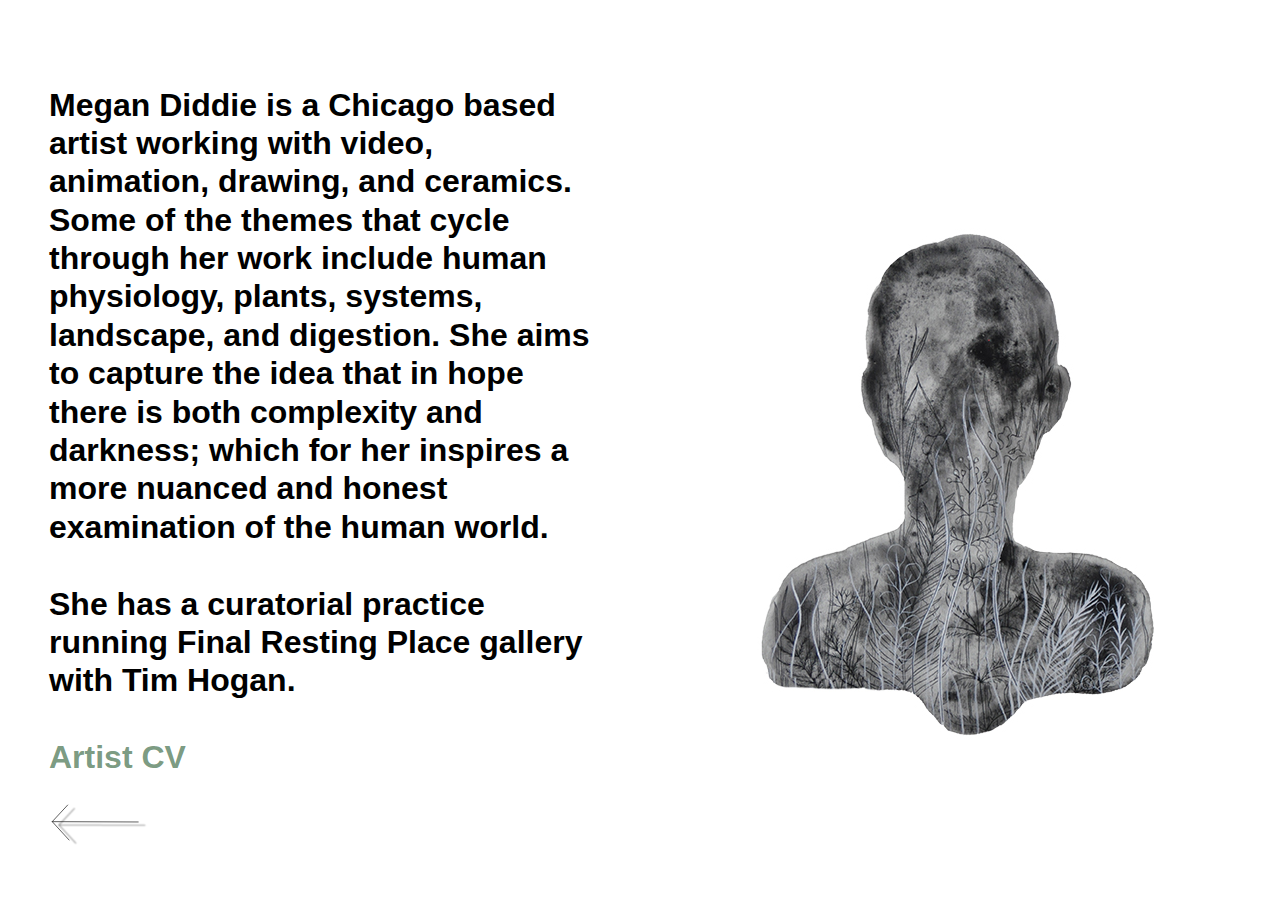
==== about.html @ 6aac7b98 "about update 2" ====
<!doctype html>
<html>
    <head>
        <title>Art Website About Page</title>
        <meta charset="utf-8"/>
        <link href="about.css" rel="stylesheet" type="text/css"/>
        <meta name="viewport" content="width=device-width, initial-scale=1">
        
    </head>



<body>

<section>
<div class="split">
    <div class="about">
      <h1>
       Megan Diddie is a Chicago based artist working with video, animation,
       drawing, and ceramics. Some of the themes that cycle through her work
       include human physiology, plants, systems, landscape, and digestion. She aims
       to capture the idea that in hope there is both complexity and darkness;
       which for her inspires a more nuanced and honest examination of the human world.
       <br>
       <br>
       She has a curatorial practice running Final Resting Place gallery with Tim Hogan.
       <br>
       <br>
       <a href="Artist-CV.pdf">Artist CV</a>
      </h1>
      <a href="index.html"><img src = "buttons/homearrow.svg"></a>
    </div>
</div>

<div class="split">
    <div class="profile">
        <img src="art/profile_1.jpg">
       <img src="art/profile_2.jpg">
    </div>
</div>

</section>


<script src="profile.js"></script>


</body>
---- about.css ----
@keyframes fade {
  0% {opacity:0; }
  100% {opacity:1; }
}




body {

    font-family: aktiv-grotesk, sans-serif;
    font-style: normal;
    font-weight: 200;
    
    font-size: 16px;
    background-color: #fff;
    line-height: 1.2;
  }


  h1 {

      text-decoration:none;
      color:#000;
  }

  a {
    color:#2f613aa6;
    text-decoration:none;
  }



  section {
    display:grid;
    grid-template-columns: 1fr 1fr;
    min-height:100vh;
    overflow:hidden;
  }

 section div.split {
   display:flex;
   align-items:center;
   justify-content:center;
 }


 section div.about {
   max-width:550px;
 }

 section div.about img {
   width:100px;
 }

 section div.profile {
   position:relative;
   width:500px;
   height:700px;
 }

 section div.profile img {
   position:absolute;
   top:0;
  right:0;
   
 }

 div.profile img:first-child {
   z-index:1;
 }

 /* div.profile img {
   transition: transform 1s;
 } */



 @media (max-width:1000px){
   body {
     font-size: 10px;
   }


   section {
    display:block;
    overflow:hidden;
  }


  section div.about {
    width:100vh;
    margin: 10px;
  }

  section div.profile img {
    width:100%;
 }

}
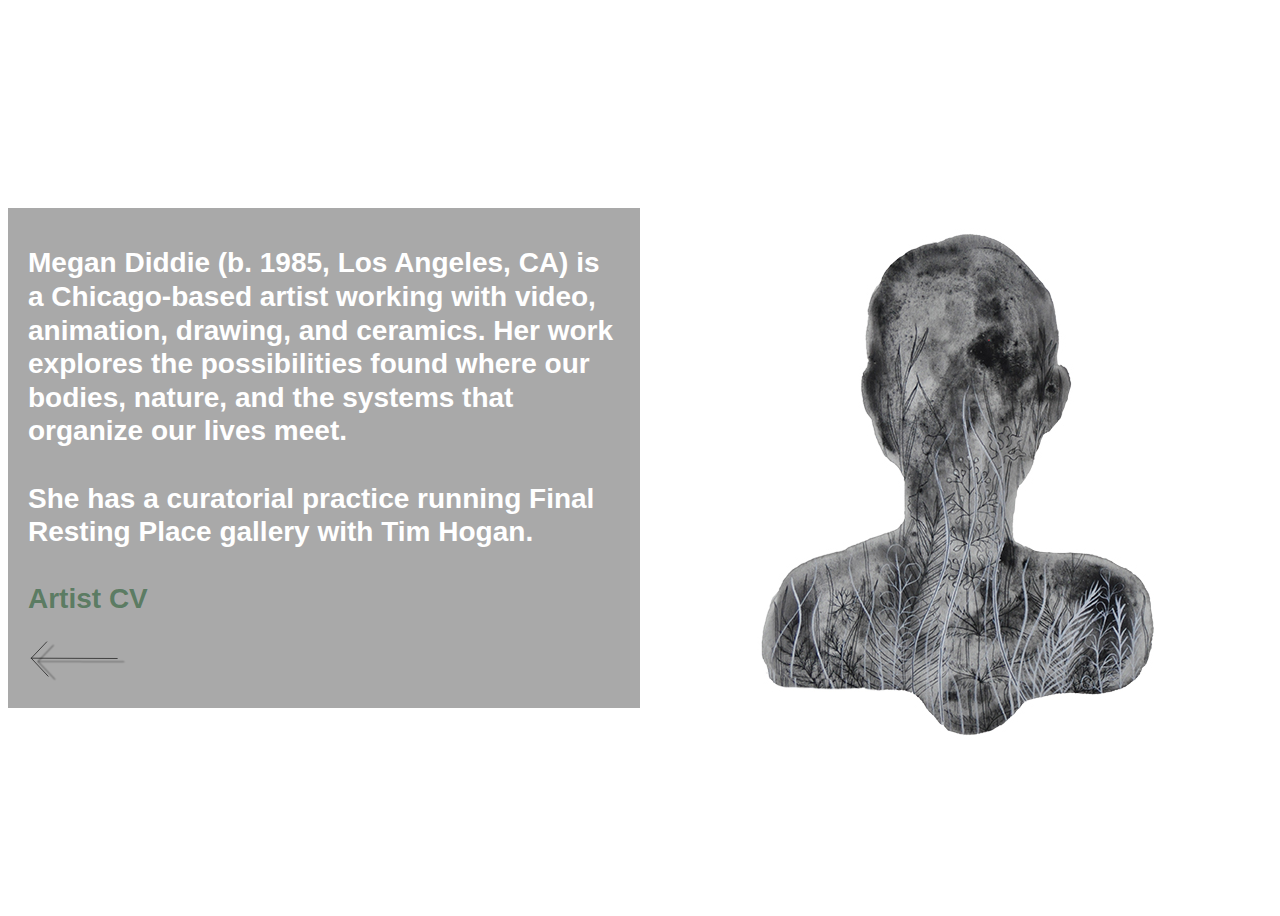
==== commit 36f4b764: "overall update" ====
--- a/about.html
+++ b/about.html
@@ -13,16 +13,19 @@
 
 
 <body>
-
+       
 <section>
 <div class="split">
     <div class="about">
       <h1>
-       Megan Diddie is a Chicago based artist working with video, animation,
+        Megan Diddie (b. 1985, Los Angeles, CA) is a Chicago-based artist working with video, animation, drawing, and ceramics.
+        Her work explores the possibilities found where our bodies, nature, and the systems that organize
+        our lives meet.
+       <!-- Megan Diddie is a Chicago based artist working with video, animation,
        drawing, and ceramics. Some of the themes that cycle through her work
        include human physiology, plants, systems, landscape, and digestion. She aims
        to capture the idea that in hope there is both complexity and darkness;
-       which for her inspires a more nuanced and honest examination of the human world.
+       which for her inspires a more nuanced and honest examination of the human world. -->
        <br>
        <br>
        She has a curatorial practice running Final Resting Place gallery with Tim Hogan.
@@ -32,6 +35,7 @@
       </h1>
       <a href="index.html"><img src = "buttons/homearrow.svg"></a>
     </div>
+   
 </div>
 
 <div class="split">
@@ -39,6 +43,7 @@
         <img src="art/profile_1.jpg">
        <img src="art/profile_2.jpg">
     </div>
+   
 </div>
 
 </section>
--- a/about.css
+++ b/about.css
@@ -14,7 +14,7 @@
     font-style: normal;
     font-weight: 200;
     
-    font-size: 16px;
+    font-size: 14px;
     background-color: #fff;
     line-height: 1.2;
   }
@@ -23,7 +23,7 @@
   h1 {
 
       text-decoration:none;
-      color:#000;
+      color:#fff;
   }
 
   a {
@@ -48,11 +48,14 @@
 
 
  section div.about {
-   max-width:550px;
+   max-width:625px;
+   background-color:rgba(0, 0, 0, 0.336);
+   padding:20px;
  }
 
  section div.about img {
    width:100px;
+   
  }
 
  section div.profile {
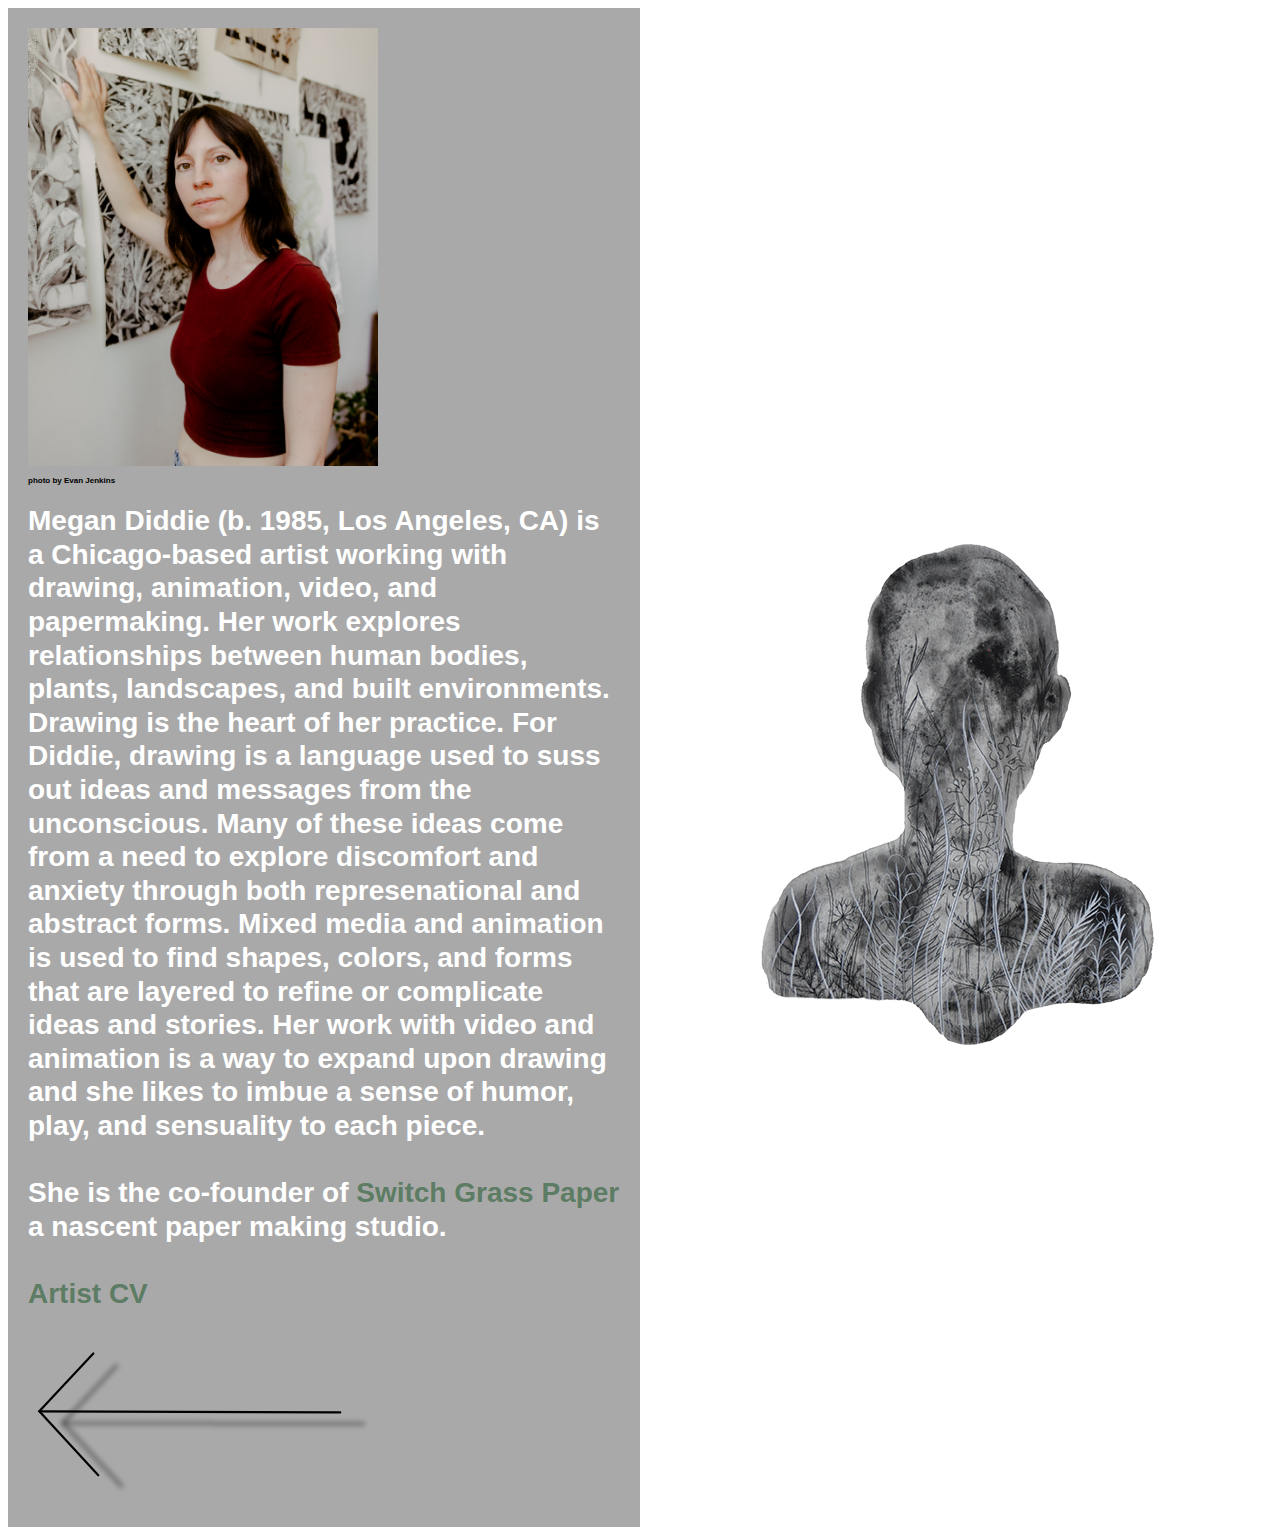
==== commit 4581b8d5: "Add files via upload" ====
--- a/about.html
+++ b/about.html
@@ -16,11 +16,17 @@
        
 <section>
 <div class="split">
+    
     <div class="about">
+        <div>
+        <img src = "art/about.jpg">
+        <h2>photo by Evan Jenkins</h2>
+    </div>
+       
       <h1>
-        Megan Diddie (b. 1985, Los Angeles, CA) is a Chicago-based artist working with video, animation, drawing, and ceramics.
-        Her work explores the possibilities found where our bodies, nature, and the systems that organize
-        our lives meet.
+        Megan Diddie (b. 1985, Los Angeles, CA) is a Chicago-based artist working with drawing, animation, video, and papermaking. Her work explores relationships between human bodies, plants, landscapes, and built environments. Drawing is the heart of her practice. For Diddie, drawing is a language used to suss out ideas and messages from the unconscious. Many of these ideas come from a need to explore discomfort and anxiety through both represenational and abstract forms. Mixed media and animation is used to find shapes, colors, and forms that are layered to refine or complicate ideas and stories. Her work with video and animation is a way to expand upon drawing and she likes to imbue a sense of humor, play, and sensuality to each piece. 
+
+
        <!-- Megan Diddie is a Chicago based artist working with video, animation,
        drawing, and ceramics. Some of the themes that cycle through her work
        include human physiology, plants, systems, landscape, and digestion. She aims
@@ -28,7 +34,7 @@
        which for her inspires a more nuanced and honest examination of the human world. -->
        <br>
        <br>
-       She has a curatorial practice running Final Resting Place gallery with Tim Hogan.
+       She is the co-founder of    <a href="wwww.switchgrasspaper"> Switch Grass Paper</a>  a nascent paper making studio. 
        <br>
        <br>
        <a href="Artist-CV.pdf">Artist CV</a>
@@ -40,7 +46,7 @@
 
 <div class="split">
     <div class="profile">
-        <img src="art/profile_1.jpg">
+       <img src="art/profile_1.jpg">
        <img src="art/profile_2.jpg">
     </div>
    
--- a/about.css
+++ b/about.css
@@ -24,6 +24,11 @@
 
       text-decoration:none;
       color:#fff;
+  }
+
+  h2 {
+    font-size: 8px;
+
   }
 
   a {
@@ -54,7 +59,7 @@
  }
 
  section div.about img {
-   width:100px;
+   width:350px;
    
  }
 
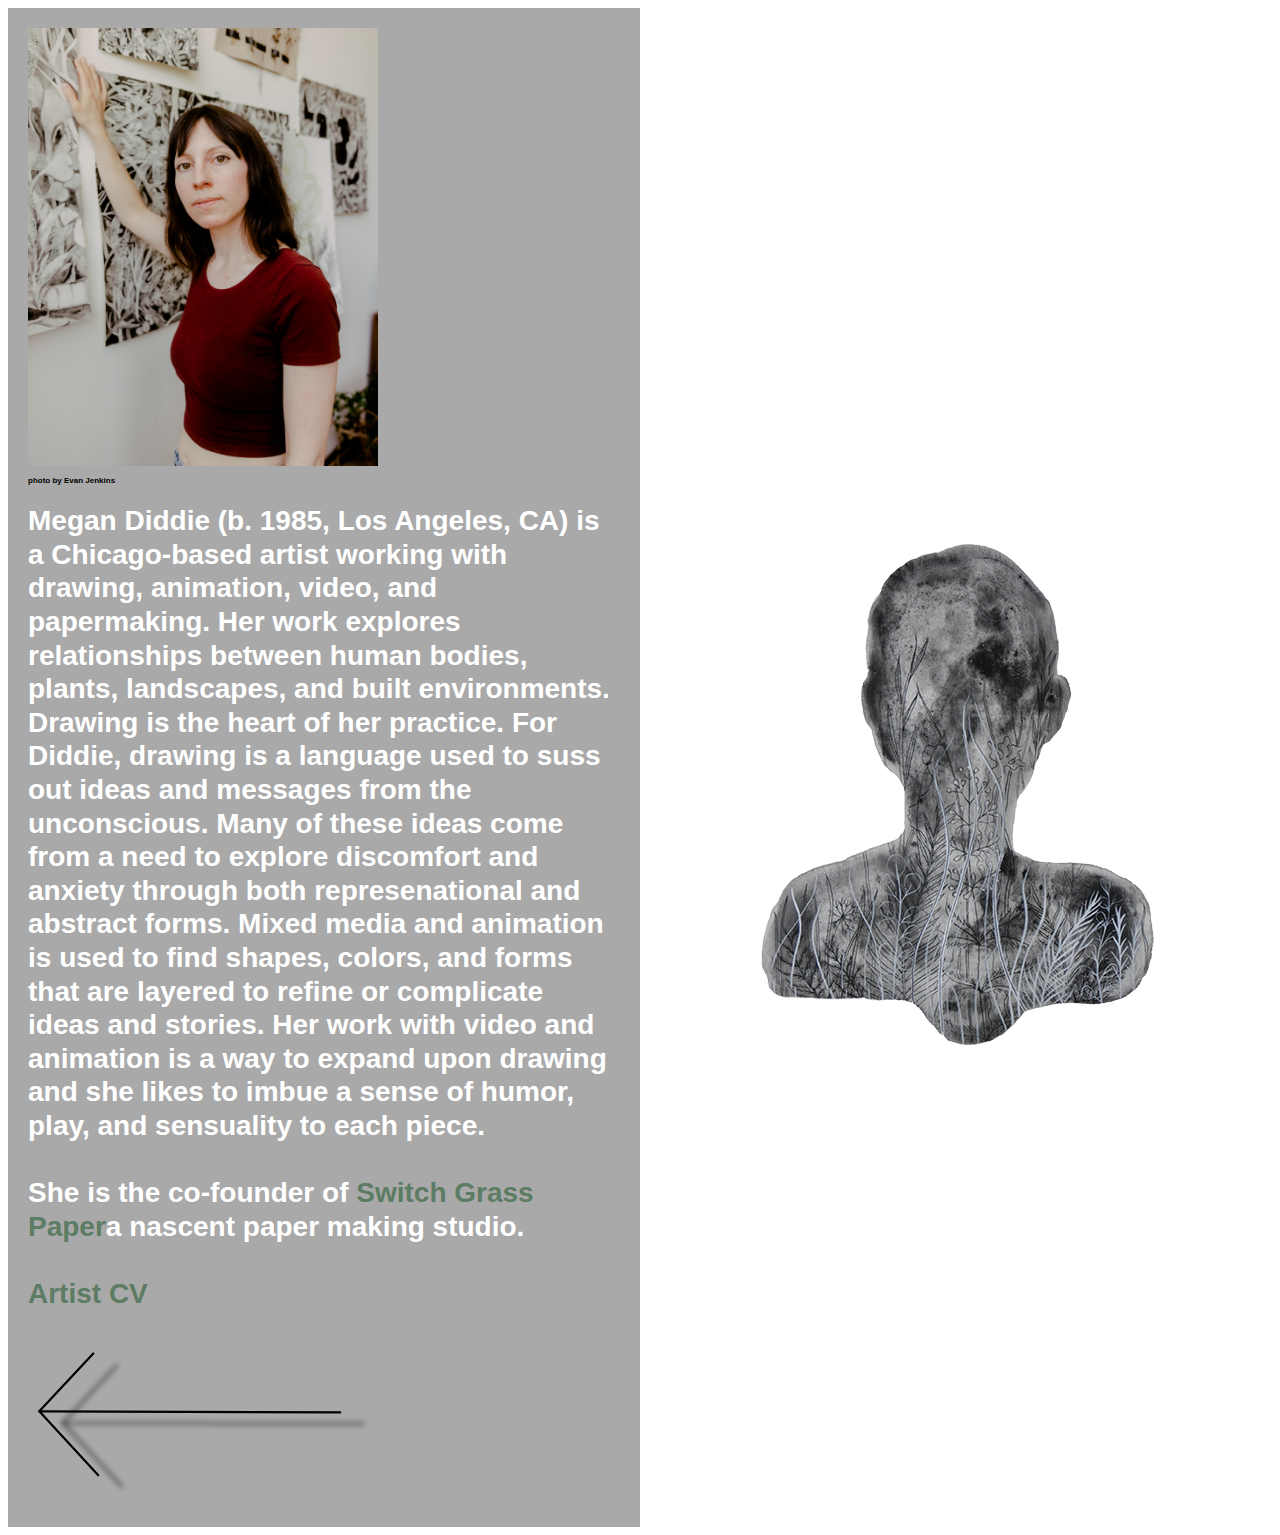
==== commit 52b8de24: "Add files via upload" ====
--- a/about.html
+++ b/about.html
@@ -34,7 +34,7 @@
        which for her inspires a more nuanced and honest examination of the human world. -->
        <br>
        <br>
-       She is the co-founder of    <a href="wwww.switchgrasspaper"> Switch Grass Paper</a>  a nascent paper making studio. 
+       She is the co-founder of<a href="wwww.switchgrasspaper.com"> Switch Grass Paper</a>a nascent paper making studio. 
        <br>
        <br>
        <a href="Artist-CV.pdf">Artist CV</a>
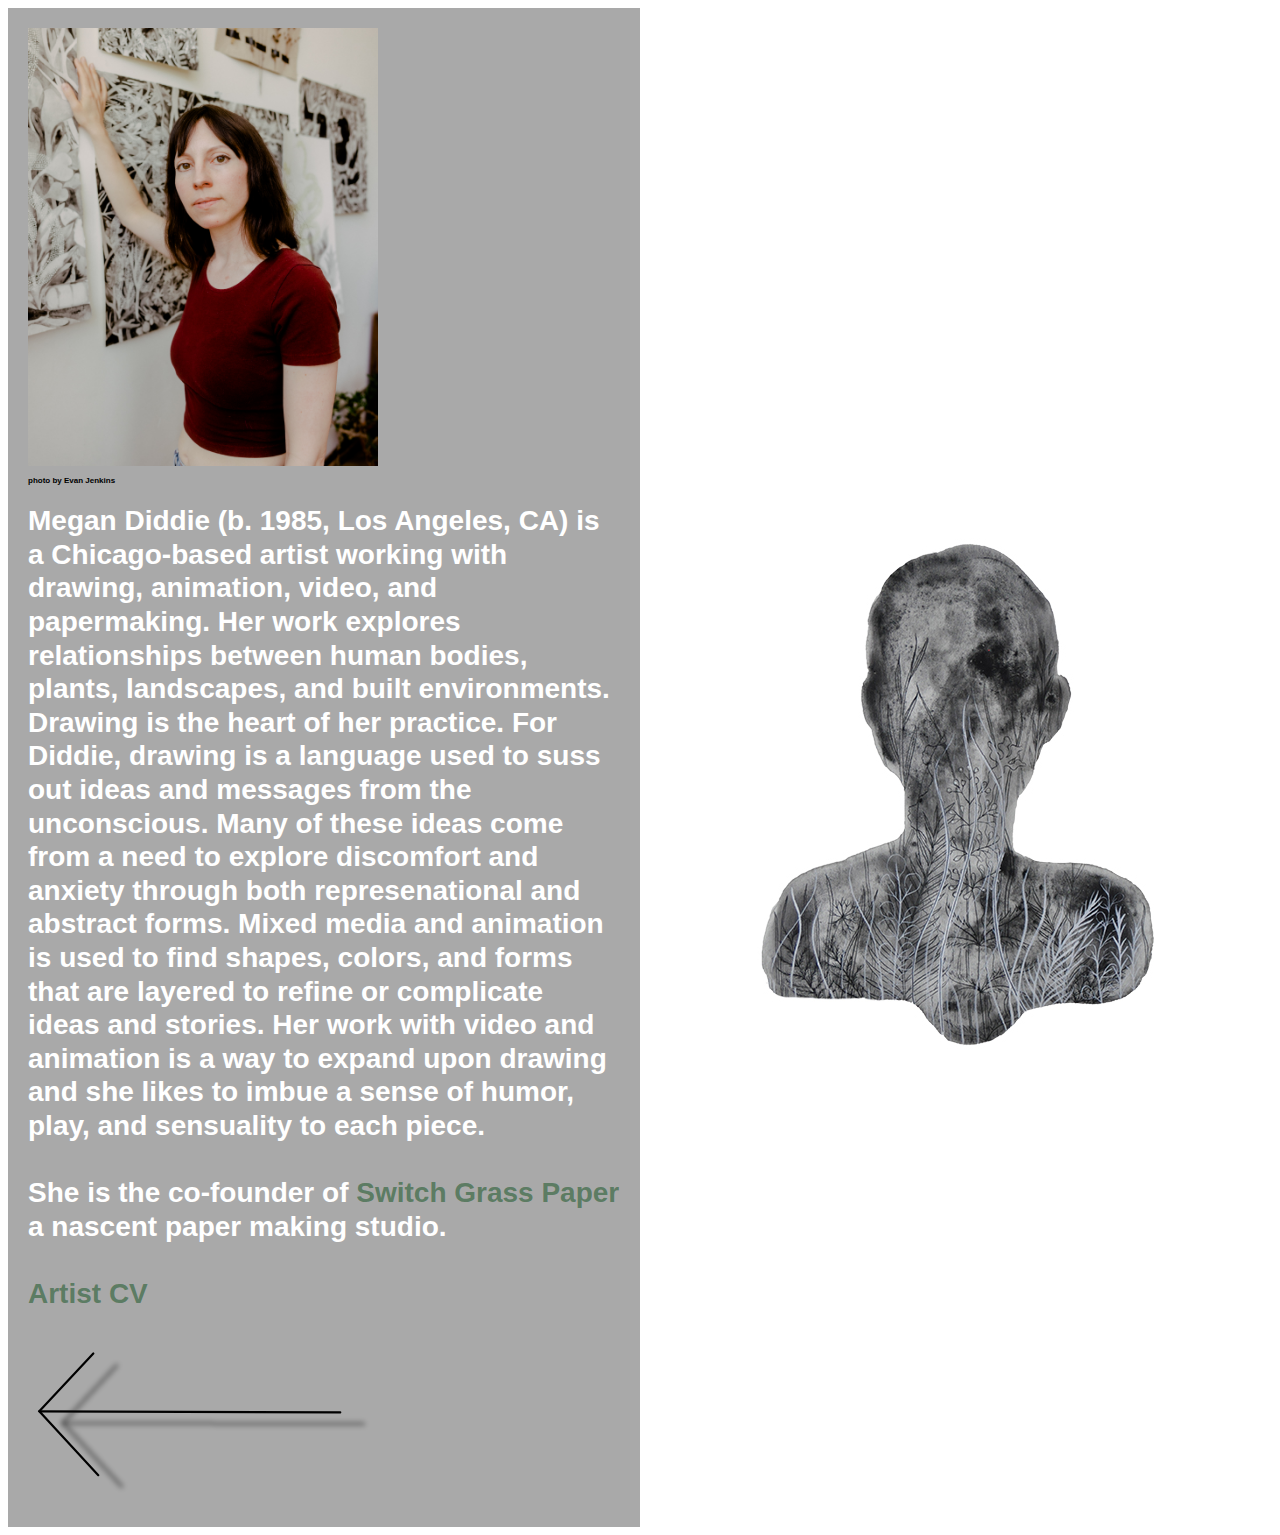
==== commit 51c8b962: "Add files via upload" ====
--- a/about.html
+++ b/about.html
@@ -34,7 +34,7 @@
        which for her inspires a more nuanced and honest examination of the human world. -->
        <br>
        <br>
-       She is the co-founder of<a href="wwww.switchgrasspaper.com"> Switch Grass Paper</a>a nascent paper making studio. 
+       She is the co-founder of<a href="http://www.switchgrasspaper.com/"> Switch Grass Paper</a> a nascent paper making studio. 
        <br>
        <br>
        <a href="Artist-CV.pdf">Artist CV</a>
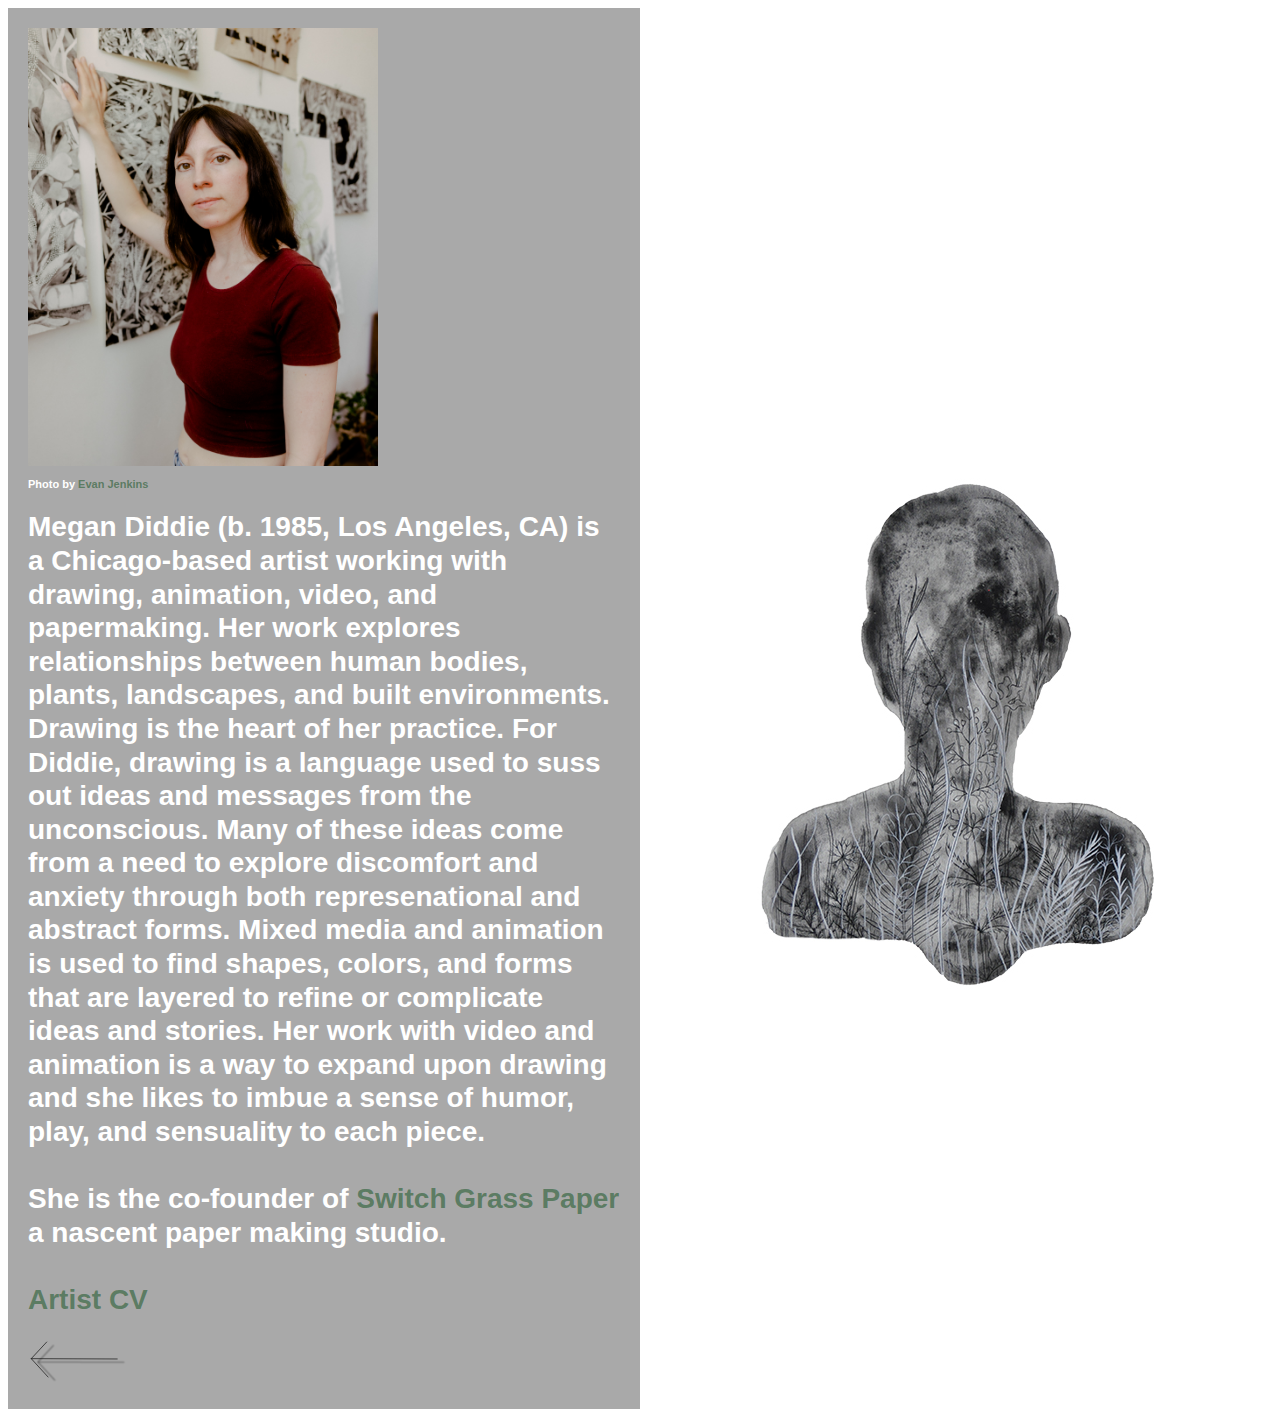
==== commit 600676cd: "Add files via upload" ====
--- a/about.html
+++ b/about.html
@@ -20,7 +20,7 @@
     <div class="about">
         <div>
         <img src = "art/about.jpg">
-        <h2>photo by Evan Jenkins</h2>
+        <h2>Photo by<a href="https://evanpjenkins.com/" target="_blank"> Evan Jenkins</a></h2>
     </div>
        
       <h1>
@@ -39,7 +39,9 @@
        <br>
        <a href="Artist-CV.pdf">Artist CV</a>
       </h1>
+      <div class ="aboutarrow">
       <a href="index.html"><img src = "buttons/homearrow.svg"></a>
+      </div>
     </div>
    
 </div>
--- a/about.css
+++ b/about.css
@@ -27,7 +27,8 @@
   }
 
   h2 {
-    font-size: 8px;
+    font-size: 11px;
+    color:#fff;
 
   }
 
@@ -61,6 +62,10 @@
  section div.about img {
    width:350px;
    
+ }
+
+section div.aboutarrow img {
+  width: 100px;
  }
 
  section div.profile {
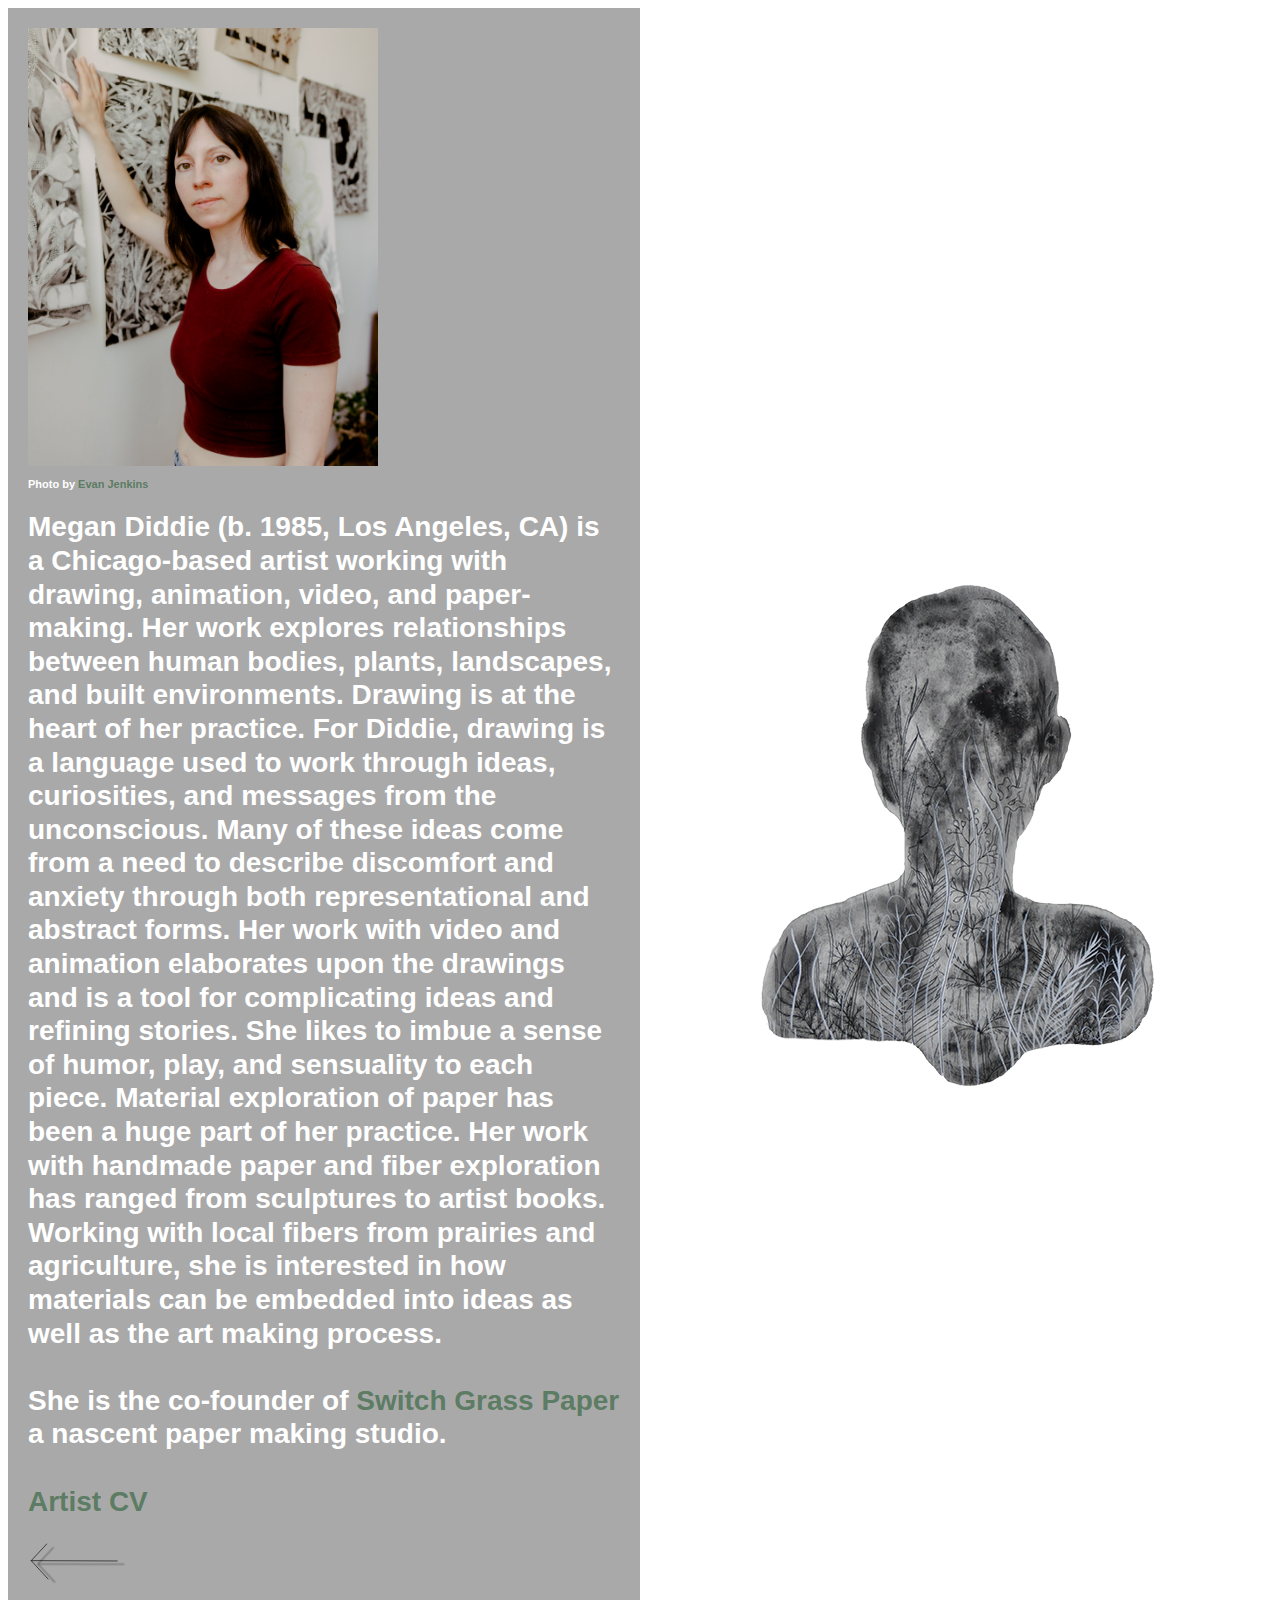
==== commit 59e8f7c7: "Add files via upload" ====
--- a/about.html
+++ b/about.html
@@ -24,7 +24,7 @@
     </div>
        
       <h1>
-        Megan Diddie (b. 1985, Los Angeles, CA) is a Chicago-based artist working with drawing, animation, video, and papermaking. Her work explores relationships between human bodies, plants, landscapes, and built environments. Drawing is the heart of her practice. For Diddie, drawing is a language used to suss out ideas and messages from the unconscious. Many of these ideas come from a need to explore discomfort and anxiety through both represenational and abstract forms. Mixed media and animation is used to find shapes, colors, and forms that are layered to refine or complicate ideas and stories. Her work with video and animation is a way to expand upon drawing and she likes to imbue a sense of humor, play, and sensuality to each piece. 
+        Megan Diddie (b. 1985, Los Angeles, CA) is a Chicago-based artist working with drawing, animation, video, and paper-making. Her work explores relationships between human bodies, plants, landscapes, and built environments. Drawing is at the heart of her practice. For Diddie, drawing is a language used to work through ideas, curiosities, and messages from the unconscious. Many of these ideas come from a need to describe discomfort and anxiety through both representational and abstract forms. Her work with video and animation elaborates upon the drawings and is a tool for complicating ideas and refining stories. She likes to imbue a sense of humor, play, and sensuality to each piece. Material exploration of paper has been a huge part of her practice. Her work with handmade paper and fiber exploration has ranged from sculptures to artist books. Working with local fibers from prairies and agriculture, she is interested in how materials can be embedded into ideas as well as the art making process. 
 
 
        <!-- Megan Diddie is a Chicago based artist working with video, animation,
